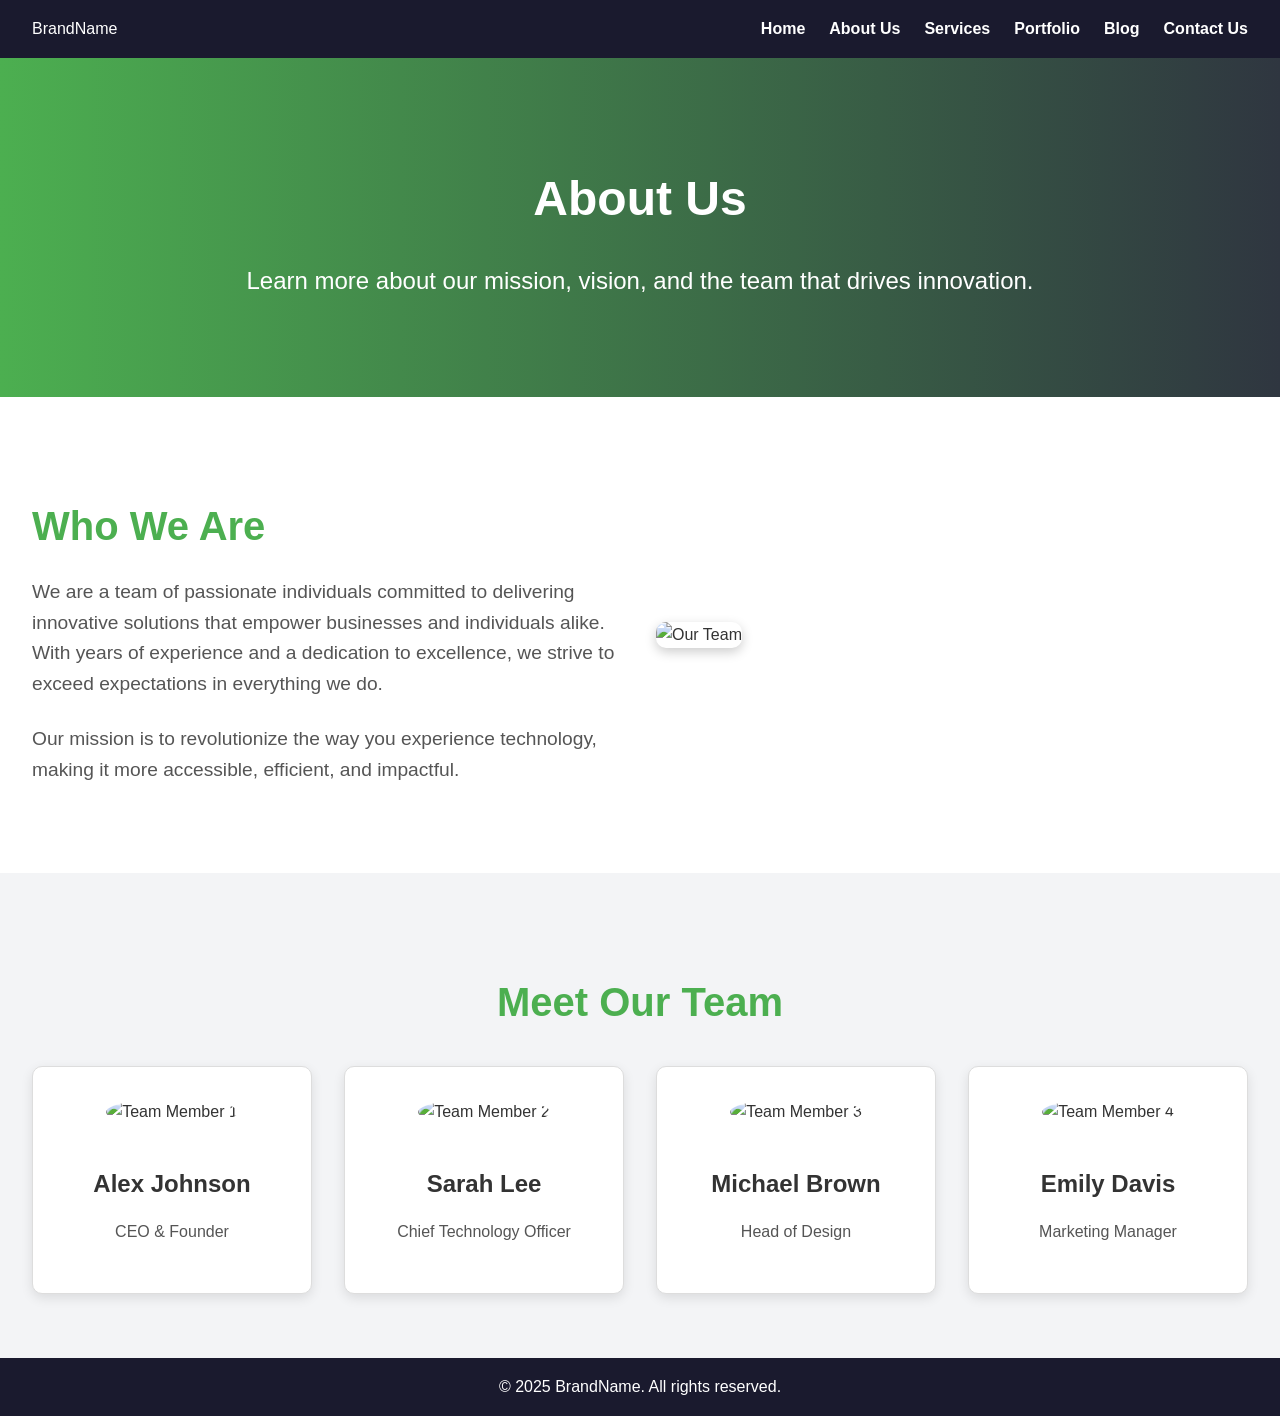
==== src/about_us.html @ b0a7a4d8 "homepage" ====
<!DOCTYPE html>
<html lang="en">
<head>
    <meta charset="UTF-8">
    <meta name="viewport" content="width=device-width, initial-scale=1.0">
    <title>About Us | BrandName</title>
    <link rel="stylesheet" href="../styles/about_us.css">

</head>
<body>
    <header class="header">
        <nav class="navbar">
            <div class="logo">BrandName</div>
            <ul class="nav-links">
                <li><a href="index.html">Home</a></li>
                <li><a href="about_us.html">About Us</a></li>
                <li><a href="services.html">Services</a></li>
                <li><a href="portfolio.html">Portfolio</a></li>
                <li><a href="blog.html">Blog</a></li>
                <li><a href="contact.html">Contact Us</a></li>
            </ul>
        </nav>
    </header>

    <main>
        <section class="hero">
            <h1>About Us</h1>
            <p>Learn more about our mission, vision, and the team that drives innovation.</p>
        </section>

        <section class="about">
            <div class="about-text">
                <h2>Who We Are</h2>
                <p>We are a team of passionate individuals committed to delivering innovative solutions that empower businesses and individuals alike. With years of experience and a dedication to excellence, we strive to exceed expectations in everything we do.</p>
                <p>Our mission is to revolutionize the way you experience technology, making it more accessible, efficient, and impactful.</p>
            </div>
            <div class="about-image">
                <img src="about-us.jpg" alt="Our Team">
            </div>
        </section>

        <section class="team">
            <h2>Meet Our Team</h2>
            <div class="team-members">
                <div class="team-member">
                    <img src="team1.jpg" alt="Team Member 1">
                    <h3>Alex Johnson</h3>
                    <p>CEO & Founder</p>
                </div>
                <div class="team-member">
                    <img src="team2.jpg" alt="Team Member 2">
                    <h3>Sarah Lee</h3>
                    <p>Chief Technology Officer</p>
                </div>
                <div class="team-member">
                    <img src="team3.jpg" alt="Team Member 3">
                    <h3>Michael Brown</h3>
                    <p>Head of Design</p>
                </div>
                <div class="team-member">
                    <img src="team4.jpg" alt="Team Member 4">
                    <h3>Emily Davis</h3>
                    <p>Marketing Manager</p>
                </div>
            </div>
        </section>
    </main>

    <footer class="footer">
        <p>&copy; 2025 BrandName. All rights reserved.</p>
    </footer>
</body>
</html>
---- styles/about_us.css ----
/* General Reset */ 
        body {
            margin: 0;
            font-family: poppins, sans-serif;
            line-height: 1.6;
            color: #333;
            background-color: #f9f9f9;
        }
        
        /* Header */
        .header {
            background-color: #1a1a2e;
            color: #fff;
            padding: 1rem 2rem;
            position: sticky;
            top: 0;
            z-index: 1000;
        }
        
        .navbar {
            display: flex;
            justify-content: space-between;
            align-items: center;
        }
        
        .nav-links {
            list-style: none;
            display: flex;
            gap: 1.5rem;
            margin: 0;
            padding: 0;
        }
        
        .nav-links a {
            color: #fff;
            text-decoration: none;
            font-weight: bold;
            transition: color 0.3s ease;
        }
        
        .nav-links a:hover {
            color: #4caf50;
        }
        
        /* Hero Section */
        .hero {
            padding: 4rem 2rem;
            background: linear-gradient(to right, #4caf50, #2f3640);
            color: #fff;
            text-align: center;
        }
        
        .hero h1 {
            font-size: 3rem;
            margin-bottom: 1rem;
        }
        
        .hero p {
            font-size: 1.5rem;
            margin-bottom: 2rem;
        }
        
        /* About Section */
        .about {
            padding: 4rem 2rem;
            background-color: #fff;
            display: flex;
            flex-wrap: wrap;
            gap: 2rem;
            align-items: center;
        }
        
        .about-text {
            flex: 1;
            min-width: 300px;
        }
        
        .about-text h2 {
            font-size: 2.5rem;
            margin-bottom: 1rem;
            color: #4caf50;
        }
        
        .about-text p {
            font-size: 1.2rem;
            margin-bottom: 1.5rem;
            color: #555;
        }
        
        .about-image {
            flex: 1;
            min-width: 300px;
        }
        
        .about-image img {
            width: 100%;
            border-radius: 10px;
            box-shadow: 0 4px 12px rgba(0, 0, 0, 0.2);
        }
        
        /* Team Section */
        .team {
            padding: 4rem 2rem;
            background-color: #f3f4f6;
            text-align: center;
        }
        
        .team h2 {
            font-size: 2.5rem;
            margin-bottom: 2rem;
            color: #4caf50;
        }
        
        .team-members {
            display: grid;
            grid-template-columns: repeat(auto-fit, minmax(250px, 1fr));
            gap: 2rem;
        }
        
        .team-member {
            background-color: #fff;
            border: 1px solid #ddd;
            border-radius: 10px;
            padding: 2rem;
            box-shadow: 0 4px 12px rgba(0, 0, 0, 0.1);
            transition: transform 0.3s ease;
        }
        
        .team-member:hover {
            transform: translateY(-5px);
            box-shadow: 0 6px 15px rgba(0, 0, 0, 0.2);
        }
        
        .team-member img {
            width: 100%;
            border-radius: 50%;
            margin-bottom: 1rem;
        }
        
        .team-member h3 {
            font-size: 1.5rem;
            margin-bottom: 0.5rem;
        }
        
        .team-member p {
            font-size: 1rem;
            color: #555;
        }
        
        /* Footer */
        .footer {
            background-color: #1a1a2e;
            color: #fff;
            text-align: center;
            padding: 1rem 0;
        }
        
        .footer p {
            margin: 0;
        }
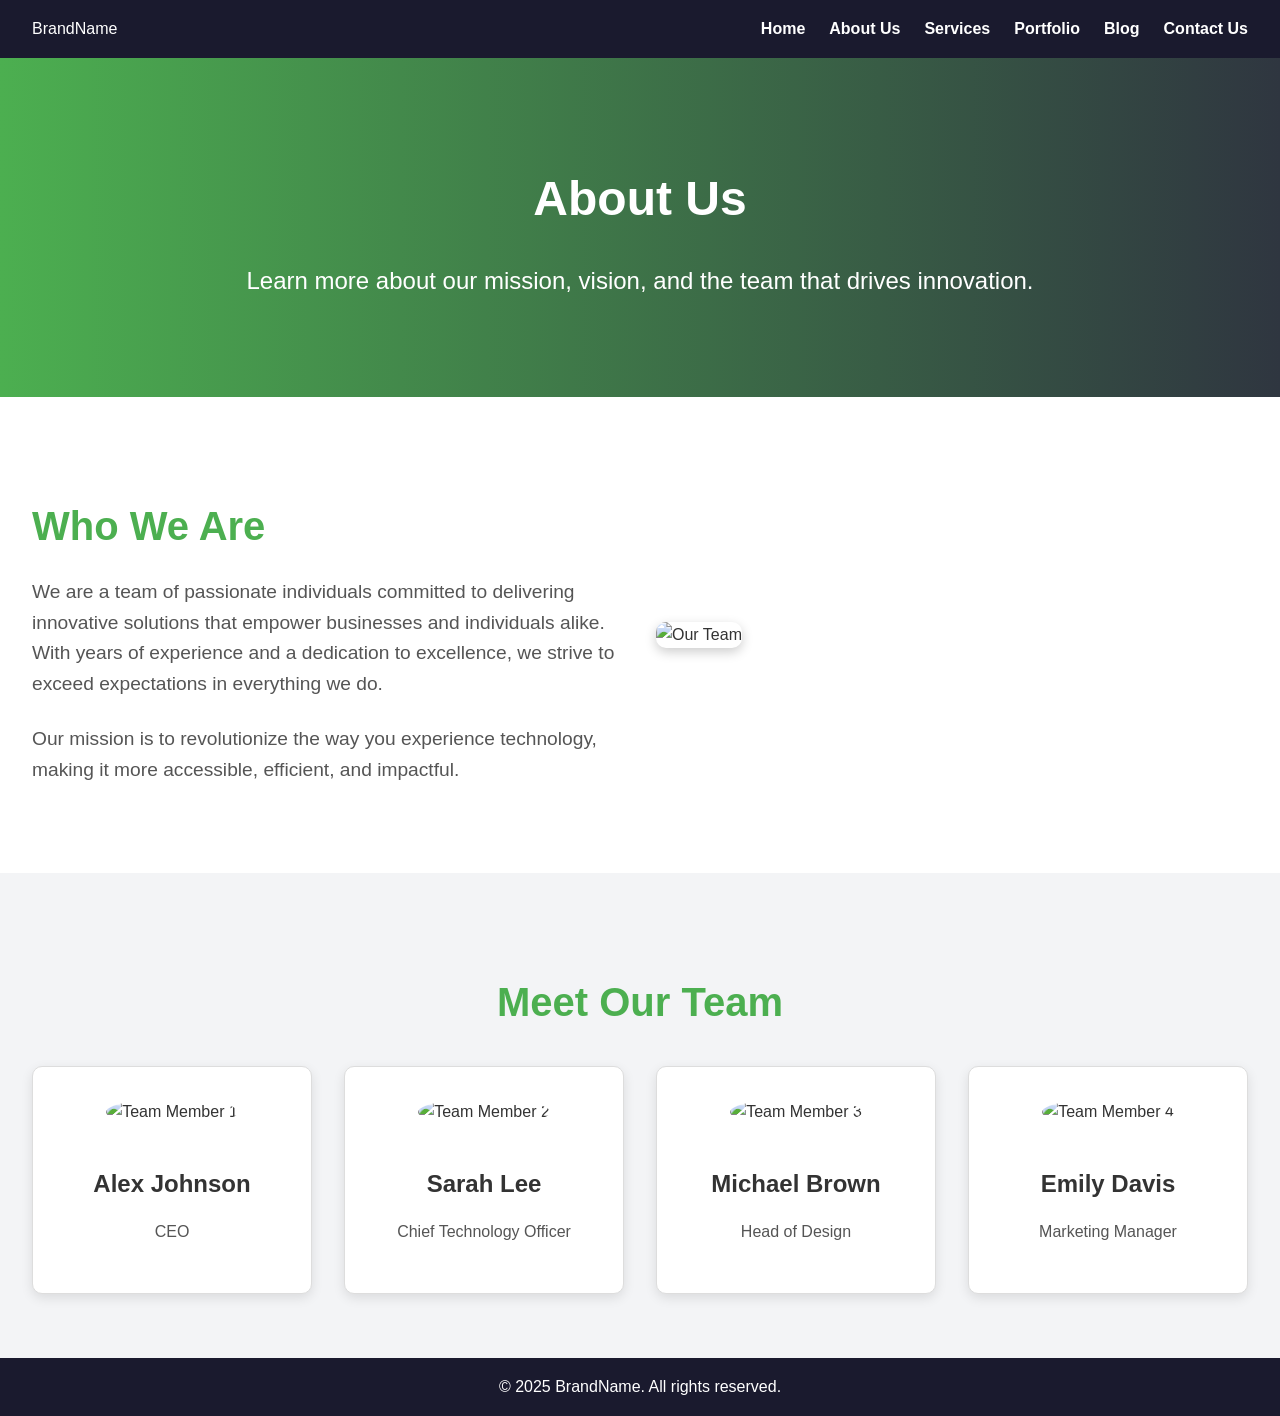
==== commit fce6a578: "Update about_us.html" ====
--- a/src/about_us.html
+++ b/src/about_us.html
@@ -45,7 +45,7 @@
                 <div class="team-member">
                     <img src="team1.jpg" alt="Team Member 1">
                     <h3>Alex Johnson</h3>
-                    <p>CEO & Founder</p>
+                    <p>CEO</p>
                 </div>
                 <div class="team-member">
                     <img src="team2.jpg" alt="Team Member 2">
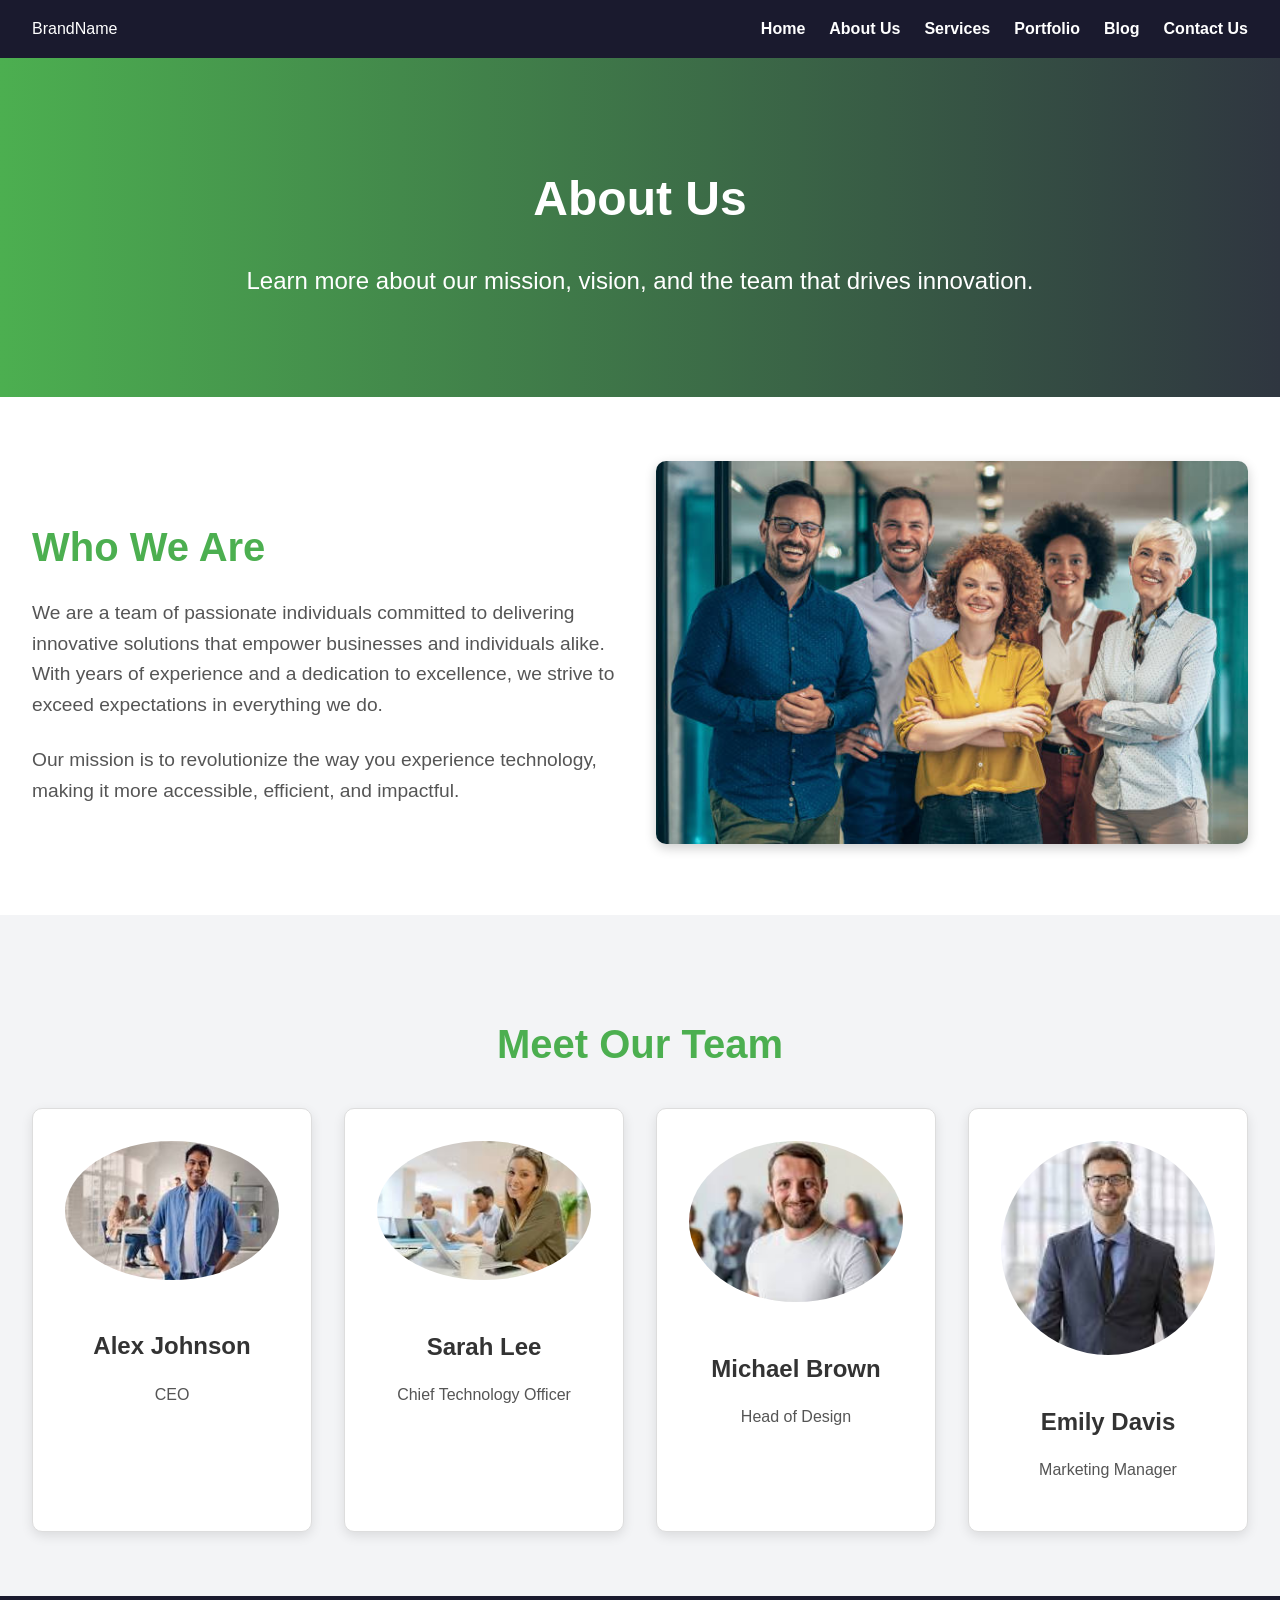
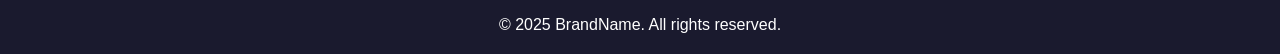
==== commit 599f6bbc: "Update about_us.html" ====
--- a/src/about_us.html
+++ b/src/about_us.html
@@ -14,7 +14,7 @@
             <ul class="nav-links">
                 <li><a href="index.html">Home</a></li>
                 <li><a href="about_us.html">About Us</a></li>
-                <li><a href="services.html">Services</a></li>
+                <li><a href="service.html">Services</a></li>
                 <li><a href="portfolio.html">Portfolio</a></li>
                 <li><a href="blog.html">Blog</a></li>
                 <li><a href="contact.html">Contact Us</a></li>
@@ -35,7 +35,7 @@
                 <p>Our mission is to revolutionize the way you experience technology, making it more accessible, efficient, and impactful.</p>
             </div>
             <div class="about-image">
-                <img src="about-us.jpg" alt="Our Team">
+                <img src="../assets/about1.jpg" alt="Our Team">
             </div>
         </section>
 
@@ -43,22 +43,22 @@
             <h2>Meet Our Team</h2>
             <div class="team-members">
                 <div class="team-member">
-                    <img src="team1.jpg" alt="Team Member 1">
+                    <img src="../assets/about2.jpeg" alt="Team Member 1">
                     <h3>Alex Johnson</h3>
                     <p>CEO</p>
                 </div>
                 <div class="team-member">
-                    <img src="team2.jpg" alt="Team Member 2">
+                    <img src="../assets/about4.jpeg" alt="Team Member 2">
                     <h3>Sarah Lee</h3>
                     <p>Chief Technology Officer</p>
                 </div>
                 <div class="team-member">
-                    <img src="team3.jpg" alt="Team Member 3">
+                    <img src="../assets/about3.jpeg" alt="Team Member 3">
                     <h3>Michael Brown</h3>
                     <p>Head of Design</p>
                 </div>
                 <div class="team-member">
-                    <img src="team4.jpg" alt="Team Member 4">
+                    <img src="../assets/about5.jpeg" alt="Team Member 4">
                     <h3>Emily Davis</h3>
                     <p>Marketing Manager</p>
                 </div>
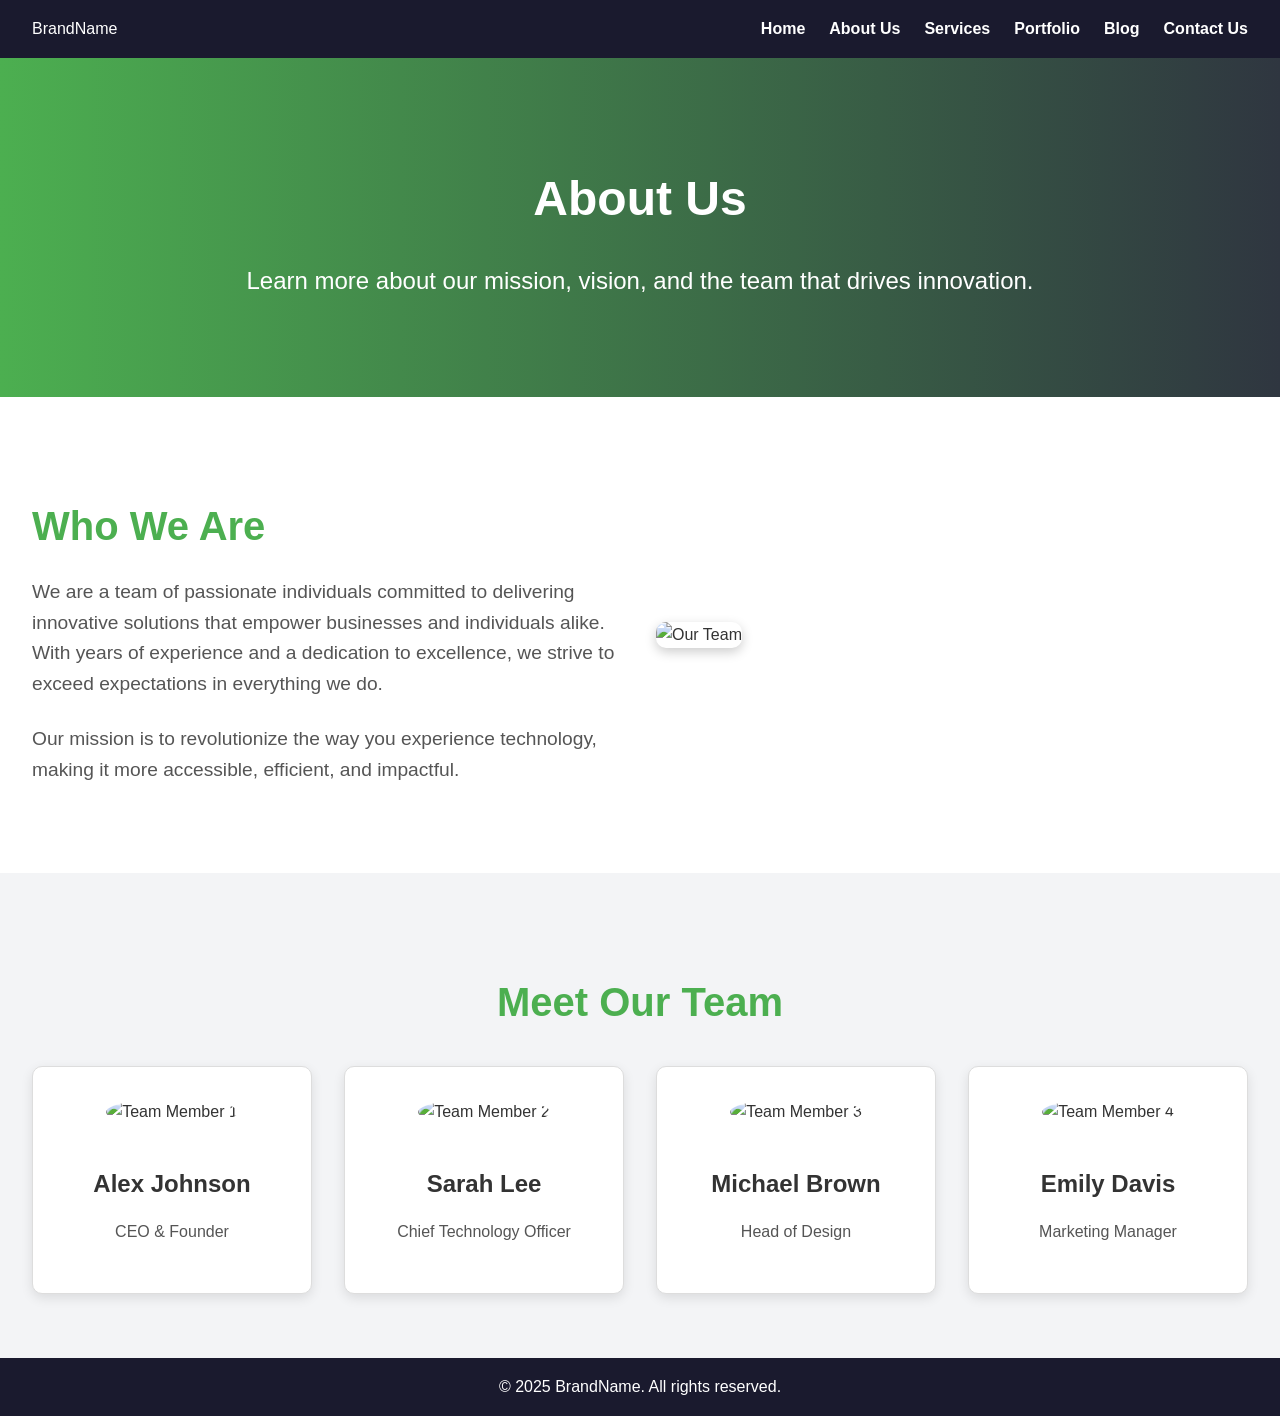
==== commit f930a15b: "Update about_us.html" ====
--- a/src/about_us.html
+++ b/src/about_us.html
@@ -14,10 +14,10 @@
             <ul class="nav-links">
                 <li><a href="index.html">Home</a></li>
                 <li><a href="about_us.html">About Us</a></li>
-                <li><a href="service.html">Services</a></li>
+                <li><a href="services.html">Services</a></li>
                 <li><a href="portfolio.html">Portfolio</a></li>
-                <li><a href="blog.html">Blog</a></li>
-                <li><a href="contact.html">Contact Us</a></li>
+                <li><a href="">Blog</a></li>
+                <li><a href="">Contact Us</a></li>
             </ul>
         </nav>
     </header>
@@ -35,7 +35,7 @@
                 <p>Our mission is to revolutionize the way you experience technology, making it more accessible, efficient, and impactful.</p>
             </div>
             <div class="about-image">
-                <img src="../assets/about1.jpg" alt="Our Team">
+                <img src="about-us.jpg" alt="Our Team">
             </div>
         </section>
 
@@ -43,22 +43,22 @@
             <h2>Meet Our Team</h2>
             <div class="team-members">
                 <div class="team-member">
-                    <img src="../assets/about2.jpeg" alt="Team Member 1">
+                    <img src="team1.jpg" alt="Team Member 1">
                     <h3>Alex Johnson</h3>
-                    <p>CEO</p>
+                    <p>CEO & Founder</p>
                 </div>
                 <div class="team-member">
-                    <img src="../assets/about4.jpeg" alt="Team Member 2">
+                    <img src="team2.jpg" alt="Team Member 2">
                     <h3>Sarah Lee</h3>
                     <p>Chief Technology Officer</p>
                 </div>
                 <div class="team-member">
-                    <img src="../assets/about3.jpeg" alt="Team Member 3">
+                    <img src="team3.jpg" alt="Team Member 3">
                     <h3>Michael Brown</h3>
                     <p>Head of Design</p>
                 </div>
                 <div class="team-member">
-                    <img src="../assets/about5.jpeg" alt="Team Member 4">
+                    <img src="team4.jpg" alt="Team Member 4">
                     <h3>Emily Davis</h3>
                     <p>Marketing Manager</p>
                 </div>
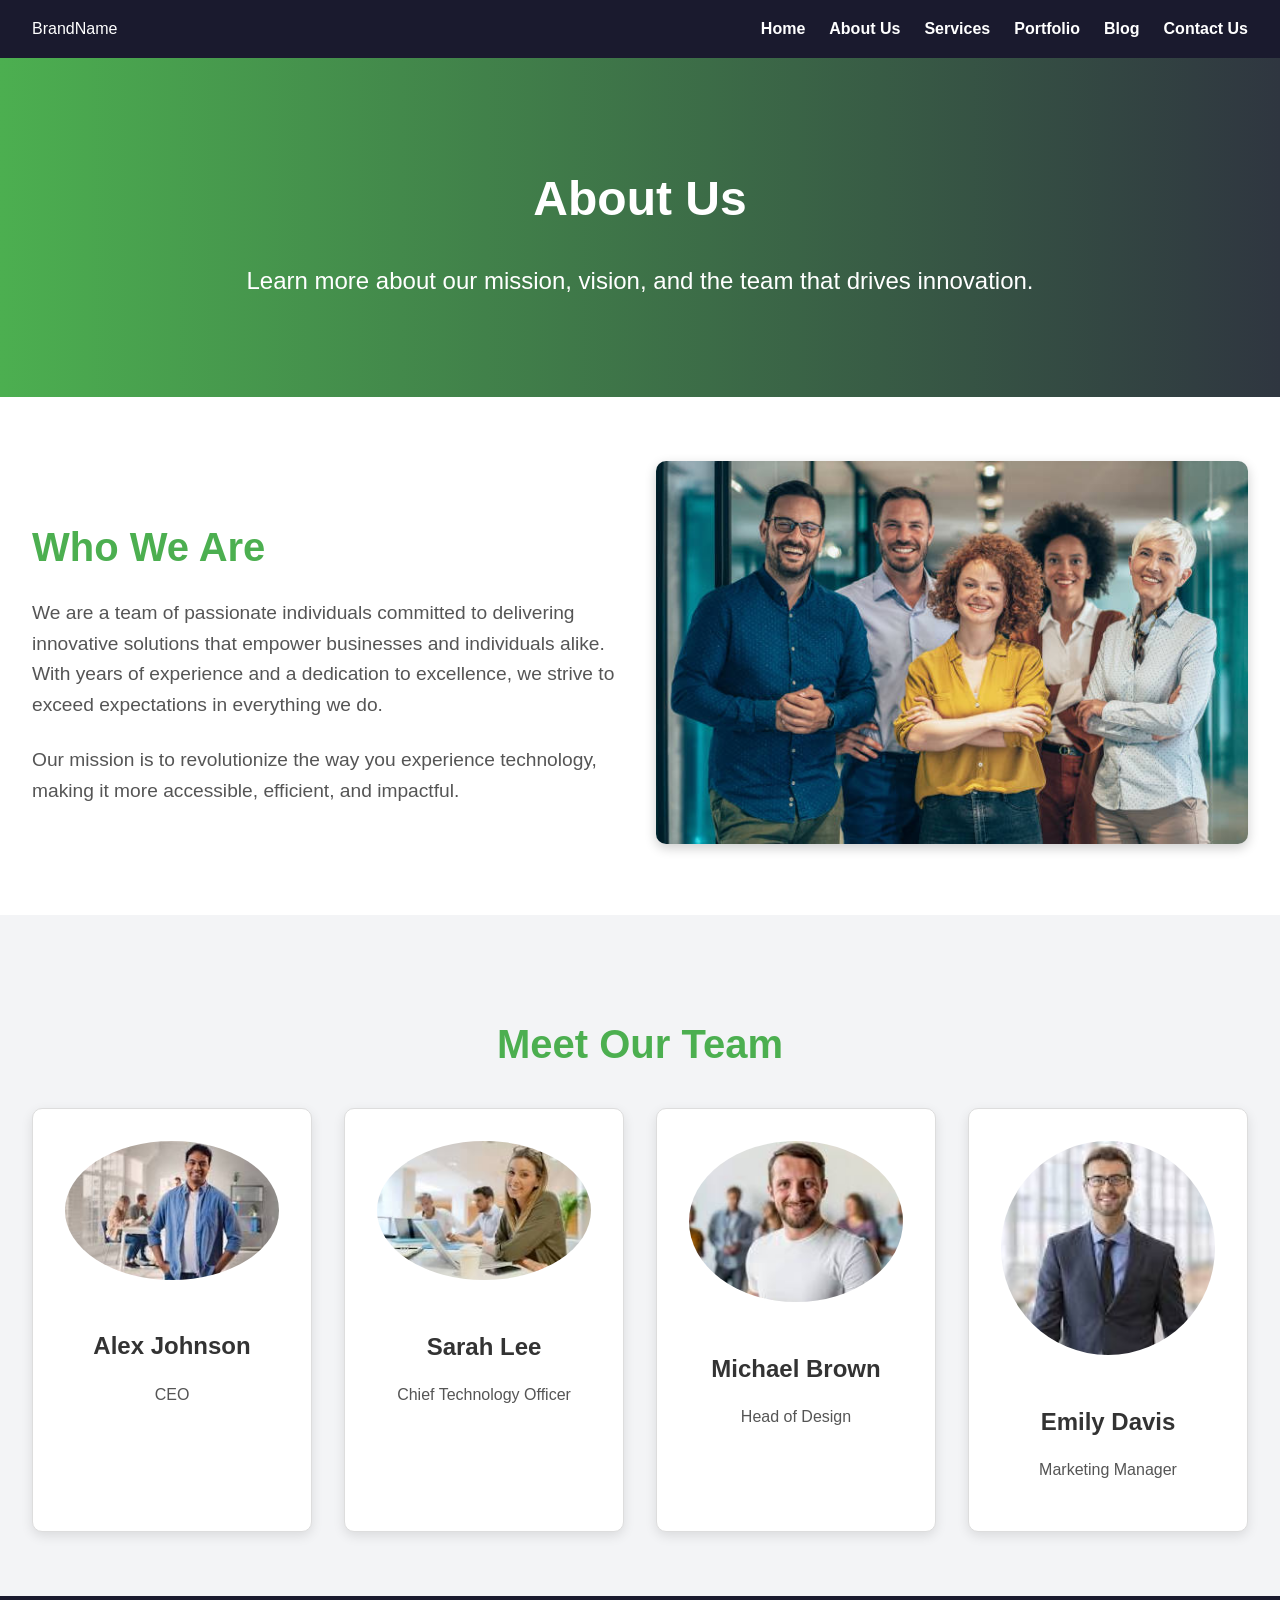
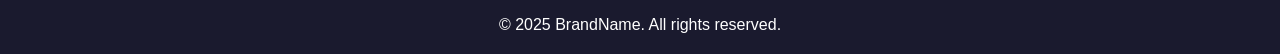
==== commit e74aaff4: "Merge branch 'develop' into feature/portfolio" ====
--- a/src/about_us.html
+++ b/src/about_us.html
@@ -5,7 +5,6 @@
     <meta name="viewport" content="width=device-width, initial-scale=1.0">
     <title>About Us | BrandName</title>
     <link rel="stylesheet" href="../styles/about_us.css">
-
 </head>
 <body>
     <header class="header">
@@ -16,8 +15,8 @@
                 <li><a href="about_us.html">About Us</a></li>
                 <li><a href="services.html">Services</a></li>
                 <li><a href="portfolio.html">Portfolio</a></li>
-                <li><a href="">Blog</a></li>
-                <li><a href="">Contact Us</a></li>
+                <li><a href="blog.html">Blog</a></li>
+                <li><a href="contact.html">Contact Us</a></li>
             </ul>
         </nav>
     </header>
@@ -35,7 +34,7 @@
                 <p>Our mission is to revolutionize the way you experience technology, making it more accessible, efficient, and impactful.</p>
             </div>
             <div class="about-image">
-                <img src="about-us.jpg" alt="Our Team">
+                <img src="../assets/about1.jpg" alt="Our Team">
             </div>
         </section>
 
@@ -43,22 +42,22 @@
             <h2>Meet Our Team</h2>
             <div class="team-members">
                 <div class="team-member">
-                    <img src="team1.jpg" alt="Team Member 1">
+                    <img src="../assets/about2.jpeg" alt="Team Member 1">
                     <h3>Alex Johnson</h3>
-                    <p>CEO & Founder</p>
+                    <p>CEO</p>
                 </div>
                 <div class="team-member">
-                    <img src="team2.jpg" alt="Team Member 2">
+                    <img src="../assets/about4.jpeg" alt="Team Member 2">
                     <h3>Sarah Lee</h3>
                     <p>Chief Technology Officer</p>
                 </div>
                 <div class="team-member">
-                    <img src="team3.jpg" alt="Team Member 3">
+                    <img src="../assets/about3.jpeg" alt="Team Member 3">
                     <h3>Michael Brown</h3>
                     <p>Head of Design</p>
                 </div>
                 <div class="team-member">
-                    <img src="team4.jpg" alt="Team Member 4">
+                    <img src="../assets/about5.jpeg" alt="Team Member 4">
                     <h3>Emily Davis</h3>
                     <p>Marketing Manager</p>
                 </div>
